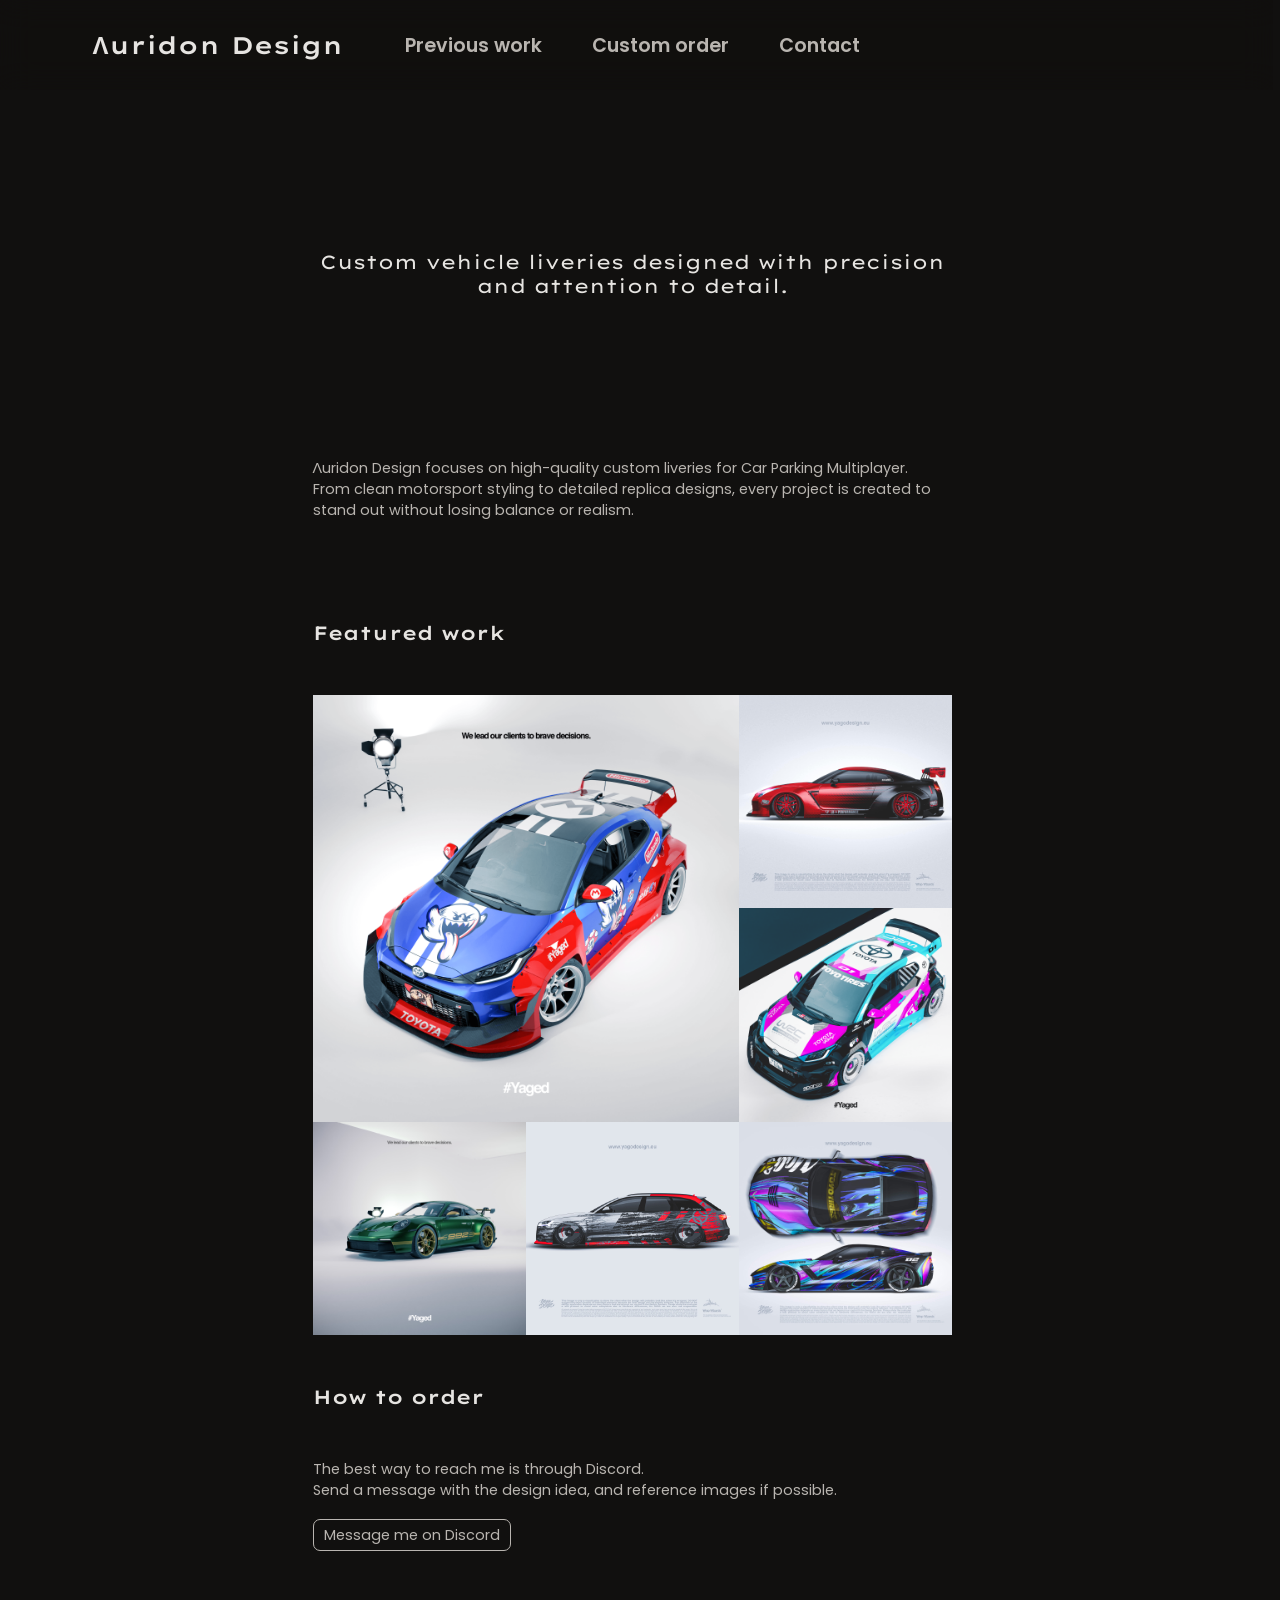
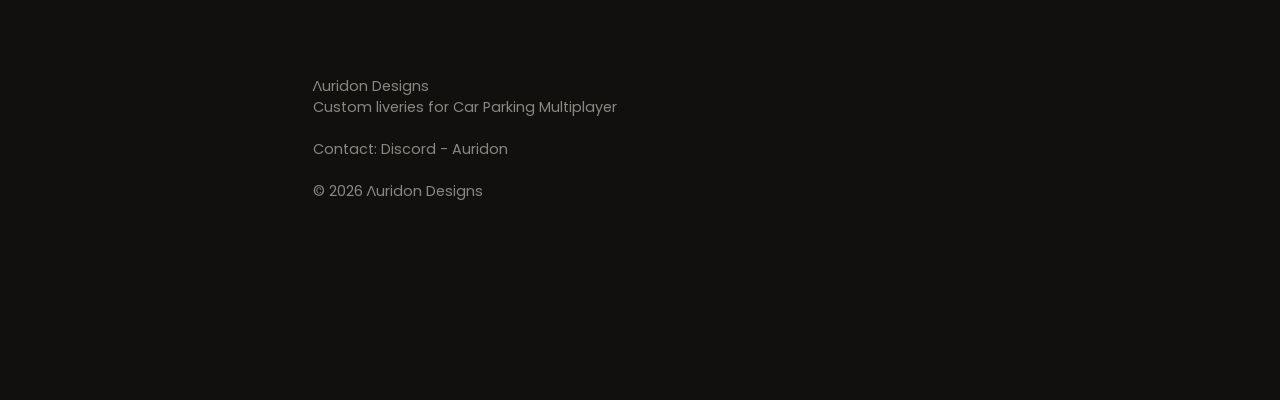
==== index.html @ 5af6f075 "Update index.html" ====
<!DOCTYPE html>
<html lang="en">
<head>
    <meta charset="UTF-8">
    <meta name="viewport" content="width=device-width, initial-scale=1.0">
    <title>Auridon Design</title>

    <link rel="stylesheet" href="css/styles.css">

    <link rel="preconnect" href="https://fonts.googleapis.com">
    <link rel="preconnect" href="https://fonts.gstatic.com" crossorigin>
    <link href="https://fonts.googleapis.com/css2?family=Poppins:wght@400;600;800&display=swap" rel="stylesheet">
    <link href="https://fonts.googleapis.com/css2?family=Lexend+Mega:wght@100..900&family=Lexend:wght@100..900&display=swap" rel="stylesheet">
</head>
<body>
    <nav>
        <a class="logo" href="/">Λuridon Design</a>
        <ul>
            <li><a href="#">Previous work</a></li>
            <li><a href="custom/">Custom order</a></li>
            <li><a href="#">Contact</a></li>
        </ul>
    </nav>

    <p class="heroSection">Custom vehicle liveries designed with precision<br>and attention to detail.</p>

    <p class="intro">Λuridon Design focuses on high-quality custom liveries for Car Parking Multiplayer.<br>
    From clean motorsport styling to detailed replica designs, every project is created to stand out without losing balance or realism.</p>

    <div class="title">Featured work</div>

    <div class="featuredWork">
        <div class="imgSqr0">
            <img class="featuredImg" src="assets/images/gr0.png" <img loading="lazy">>
        </div>
        <div class="imgSqr0">
            <img class="featuredImg" src="assets/images/gtr1.jpg" <img loading="lazy">>
        </div>
        <div class="imgSqr0">
            <img class="featuredImg" src="assets/images/gr1.png" <img loading="lazy">>
        </div>
        <div class="imgSqr0">
            <img class="featuredImg" src="assets/images/gt30.jpg" <img loading="lazy">>
        </div>
        <div class="imgSqr0">
            <img class="featuredImg" src="assets/images/a60.jpg" <img loading="lazy">>
        </div>
        <div class="imgSqr0">
            <img class="featuredImg" src="assets/images/c70.jpg" <img loading="lazy">>
        </div>
    </div>

    <div class="title">
        How to order
        <p class="textBlock">The best way to reach me is through Discord.<br>
        Send a message with the design idea, and reference images if possible.</p>
        <a class="button" href="https://discord.com/users/1476476340973732011">Message me on Discord</a>
    </div>

    <footer>
        <p class="footerTxt">Λuridon Designs<br>
        Custom liveries for Car Parking Multiplayer<br><br>
        Contact: Discord - Auridon<br><br>
        © 2026 Λuridon Designs</p>
    </footer>
    
</body>
---- css/styles.css ----
:root {
    --bg-tr: rgba(17, 16, 15, 0.3);
    --bg: #11100f;
    --txt-primary: #e6e4e1;
    --txt-secondary: #b9b5b0;
    --txt-muted: #8a8681;
    --accent: #d4c6b2;
    

    --overlay: #9449494f;

    --nav-height: 90px;
}

* {
    margin: 0;
    padding: 0;
    box-sizing: border-box;
}

html {
    scroll-behavior: smooth;
    scroll-padding-top: var(--nav-height);
    scrollbar-gutter: stable;
}

body {
    background-color: var(--bg);
    min-height: 2000px;
    display: flex;
    flex-direction: column;
    align-items: center;
}

a {
    color: black;
    text-decoration: none;
}

/*NAVBAR*/
nav {
    position: fixed;
    display: inline-block;
    z-index: 1000;
    top: 0;
    width: 100%;
    padding: 0 clamp(5vw, 100px, 10vw);
    height: var(--nav-height);
    backdrop-filter: blur(16px) saturate(150%);
    background-color: var(--bg-tr);
}

.logo {
    position: absolute;
    top: 50%;
    transform: translateY(-50%);
    font-family: 'lexend mega', sans-serif;
    font-weight: 600;
    font-size: 1.5rem;
    color: var(--txt-primary);
}

ul {
    list-style: none;
    display: flex;
    flex-direction: row;
    justify-content: center;
    align-items: center;
    height: 100%;
    gap: clamp(10px, 4vw, 50px);
}

li a {
    font-family: 'poppins', sans-serif;
    font-weight: 600;
    font-size: clamp(1rem, 2vw, 1.2rem);
    color: var(--txt-secondary);
}

.links {
    display: flex;
    flex-direction: row;
    align-items: center;
}

/*TITLE*/
.title {
    font-family: 'lexend mega', sans-serif;
    font-weight: 600;
    font-size: clamp(1.2rem, 1.5vw, 1.4rem);
    text-align: left;
    margin: 50px 0;
    width: clamp(50vw, 600px, 90vw);
    color: var(--txt-primary);
}

/*HERO*/
.heroSection {
    font-family: 'lexend mega', sans-serif;
    font-weight: 400;
    font-size: clamp(1.2rem, 1.5vw, 1.4rem);
    text-align: center;
    margin: 250px 0 110px 0;
    width: clamp(50vw, 600px, 90vw);
    color: var(--txt-primary);
}

/*INTRO*/
.intro {
    font-family: 'poppins', sans-serif;
    font-weight: 400;
    font-size: clamp(.9rem, 1vw, 1rem);
    text-align: left;
    margin: 50px 0;
    width: clamp(50vw, 600px, 90vw);
    color: var(--txt-secondary);
}

/*FEATURES WORK*/
.featuredWork {
    display: grid;
    grid-template-columns: repeat(3, 1fr);
    width: clamp(50vw, 600px, 90vw);
}

.imgSqr0 {
    width: 100%;
    aspect-ratio: 1/1;
    overflow: hidden;
}

.imgSqr0:first-child {
    grid-column: span 2;
    grid-row: span 2;
}

.featuredImg {
    width: 100%;
    height: 100%;
    object-fit: cover;
    object-position: center;
    transition: transform 0.35s ease;
}

.imgSqr0:hover .featuredImg {
    transform: scale(1.08);
}

.textBlock {
    font-family: 'poppins', sans-serif;
    font-weight: 400;
    font-size: clamp(.9rem, 1vw, 1rem);
    text-align: left;
    width: clamp(50vw, 600px, 90vw);
    color: var(--txt-secondary);
    margin: 50px 0 20px 0;
}

.button {
    font-family: 'poppins', sans-serif;
    font-weight: 400;
    font-size: clamp(.9rem, 1vw, 1rem);
    text-align: left;
    color: var(--txt-secondary);
    padding: 5px 10px;
    border-radius: 7px;
    border: 1px solid var(--txt-secondary);
    transition: .2s;
}

.button:hover {
    box-shadow: 0 0 5px 3px var(--txt-primary);
}

/*FOOTER*/
footer {
    display: flex;
    flex-direction: column;
    align-items: center;
    width: 100%;
    min-height: 30vh;
    padding: 30px 0;
}

.footerTxt {
    font-family: 'poppins', sans-serif;
    font-weight: 400;
    font-size: clamp(.9rem, 1vw, 1rem);
    text-align: left;
    width: clamp(50vw, 600px, 90vw);
    color: var(--txt-muted);
    margin: 50px 0 20px 0;
}

@media (max-width: 600px) {
    .featuredWork {
        grid-template-columns: 1fr 1fr;
    }
    .imgSqr0:last-child {
        display: none;
    }
}

@media (max-width: 1200px) {
    nav {
        --nav-height: 100px;
        display: flex;
        flex-direction: column;
        align-items: center;
        justify-content: center;
        gap: 30px;
    }
    .logo {
        position: relative;
    }
}
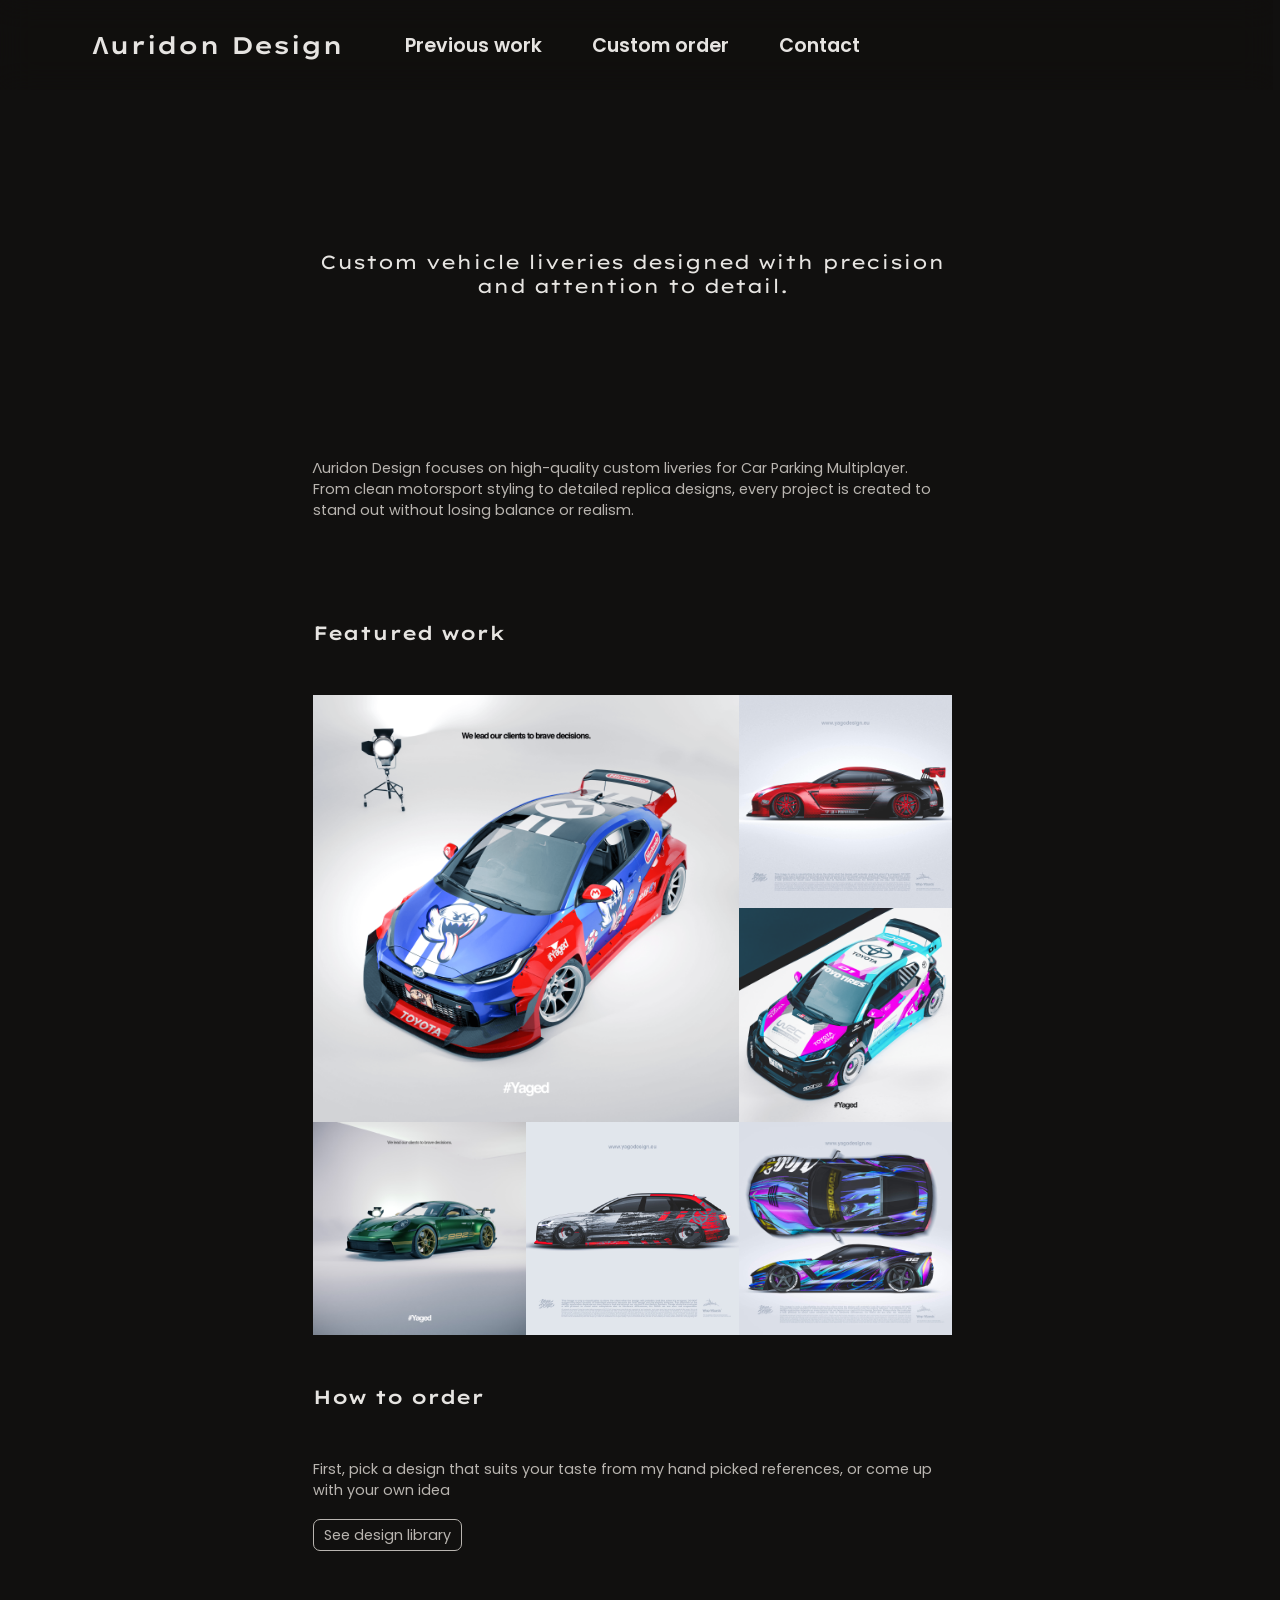
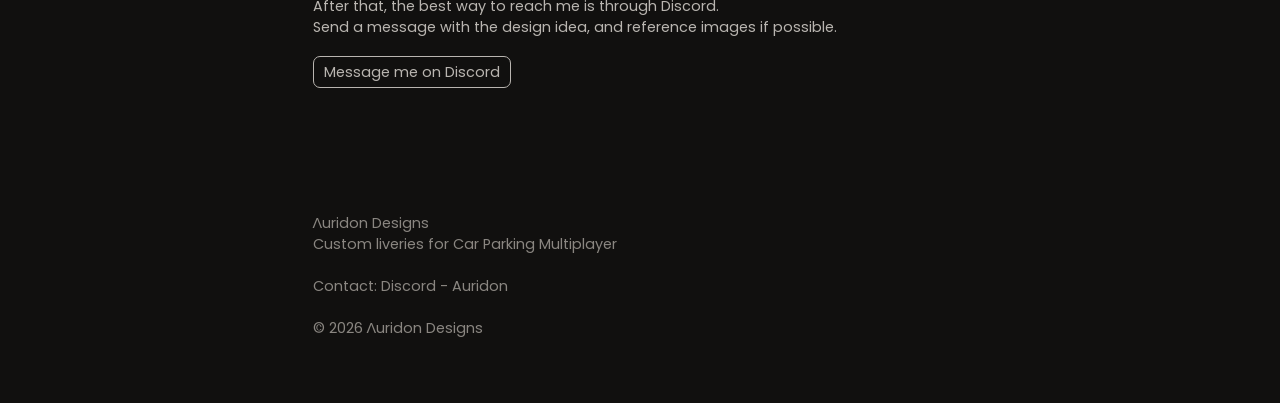
==== commit a952f0f6: "Add files via upload" ====
--- a/index.html
+++ b/index.html
@@ -29,30 +29,32 @@
 
     <div class="title">Featured work</div>
 
-    <div class="featuredWork">
+    <section class="featuredWork">
         <div class="imgSqr0">
-            <img class="featuredImg" src="assets/images/gr0.png" <img loading="lazy">>
+            <img class="featuredImg" src="assets/images/gr0.png" loading="lazy">>
         </div>
         <div class="imgSqr0">
-            <img class="featuredImg" src="assets/images/gtr1.jpg" <img loading="lazy">>
+            <img class="featuredImg" src="assets/images/gtr1.jpg" loading="lazy">>
         </div>
         <div class="imgSqr0">
-            <img class="featuredImg" src="assets/images/gr1.png" <img loading="lazy">>
+            <img class="featuredImg" src="assets/images/gr1.png" loading="lazy">>
         </div>
         <div class="imgSqr0">
-            <img class="featuredImg" src="assets/images/gt30.jpg" <img loading="lazy">>
+            <img class="featuredImg" src="assets/images/gt30.jpg" loading="lazy">>
         </div>
         <div class="imgSqr0">
-            <img class="featuredImg" src="assets/images/a60.jpg" <img loading="lazy">>
+            <img class="featuredImg" src="assets/images/a60.jpg" loading="lazy">>
         </div>
         <div class="imgSqr0">
-            <img class="featuredImg" src="assets/images/c70.jpg" <img loading="lazy">>
+            <img class="featuredImg" src="assets/images/c70.jpg" loading="lazy">>
         </div>
-    </div>
+    </section>
 
     <div class="title">
         How to order
-        <p class="textBlock">The best way to reach me is through Discord.<br>
+        <p class="textBlock">First, pick a design that suits your taste from my hand picked references, or come up with your own idea</p>
+        <a class="button" href="custom/">See design library</a>
+        <p class="textBlock">After that, the best way to reach me is through Discord.<br>
         Send a message with the design idea, and reference images if possible.</p>
         <a class="button" href="https://discord.com/users/1476476340973732011">Message me on Discord</a>
     </div>
--- a/css/styles.css
+++ b/css/styles.css
@@ -25,6 +25,7 @@
 }
 
 body {
+    padding-top: calc(var(--nav-height) + 50px);
     background-color: var(--bg);
     min-height: 2000px;
     display: flex;
@@ -74,7 +75,7 @@
     font-family: 'poppins', sans-serif;
     font-weight: 600;
     font-size: clamp(1rem, 2vw, 1.2rem);
-    color: var(--txt-secondary);
+    color: var(--txt-primary);
 }
 
 .links {
@@ -100,7 +101,7 @@
     font-weight: 400;
     font-size: clamp(1.2rem, 1.5vw, 1.4rem);
     text-align: center;
-    margin: 250px 0 110px 0;
+    margin: 110px 0;
     width: clamp(50vw, 600px, 90vw);
     color: var(--txt-primary);
 }
@@ -192,12 +193,75 @@
     margin: 50px 0 20px 0;
 }
 
+
+/*IMAGE GALLERY*/
+.imgGallery {
+    display: flex;
+    flex-direction: column;
+    align-items: center;
+    width: clamp(50vw, 600px, 90vw);
+}
+
+.item {
+    display: flex;
+    flex-direction: row;
+    align-items: flex-start;
+}
+
+.itemImg {
+    flex: 1;
+    aspect-ratio: 4 / 3;
+}
+
+.item img {
+    width: 100%;
+    height: 100%;
+    object-fit: cover;
+    object-position:center;
+    display: block;
+    overflow: hidden;
+}
+
+.itemTxt {
+    flex: 1;
+    aspect-ratio: 4 / 3;
+    background-color: #000;
+    display: flex;
+    align-items: center;
+    justify-content: left;
+}
+
+.itemTxt p {
+    margin: 0;
+}
+
+.item:nth-child(even) {
+    flex-direction: row-reverse;
+}
+
+.item:nth-child(even) .itemTxt{
+    background-color: var(--txt-primary);
+}
+
 @media (max-width: 600px) {
+    nav ul {
+        width: 100%;
+        justify-content: space-between;
+    }
     .featuredWork {
         grid-template-columns: 1fr 1fr;
     }
     .imgSqr0:last-child {
         display: none;
+    }
+    .item {
+        flex-direction: column;
+    }
+    .item:nth-child(even) {
+        flex-direction: column-reverse;
+    }
+    .itemTxt, .itemImg {
+        width: 100%;
     }
 }
 
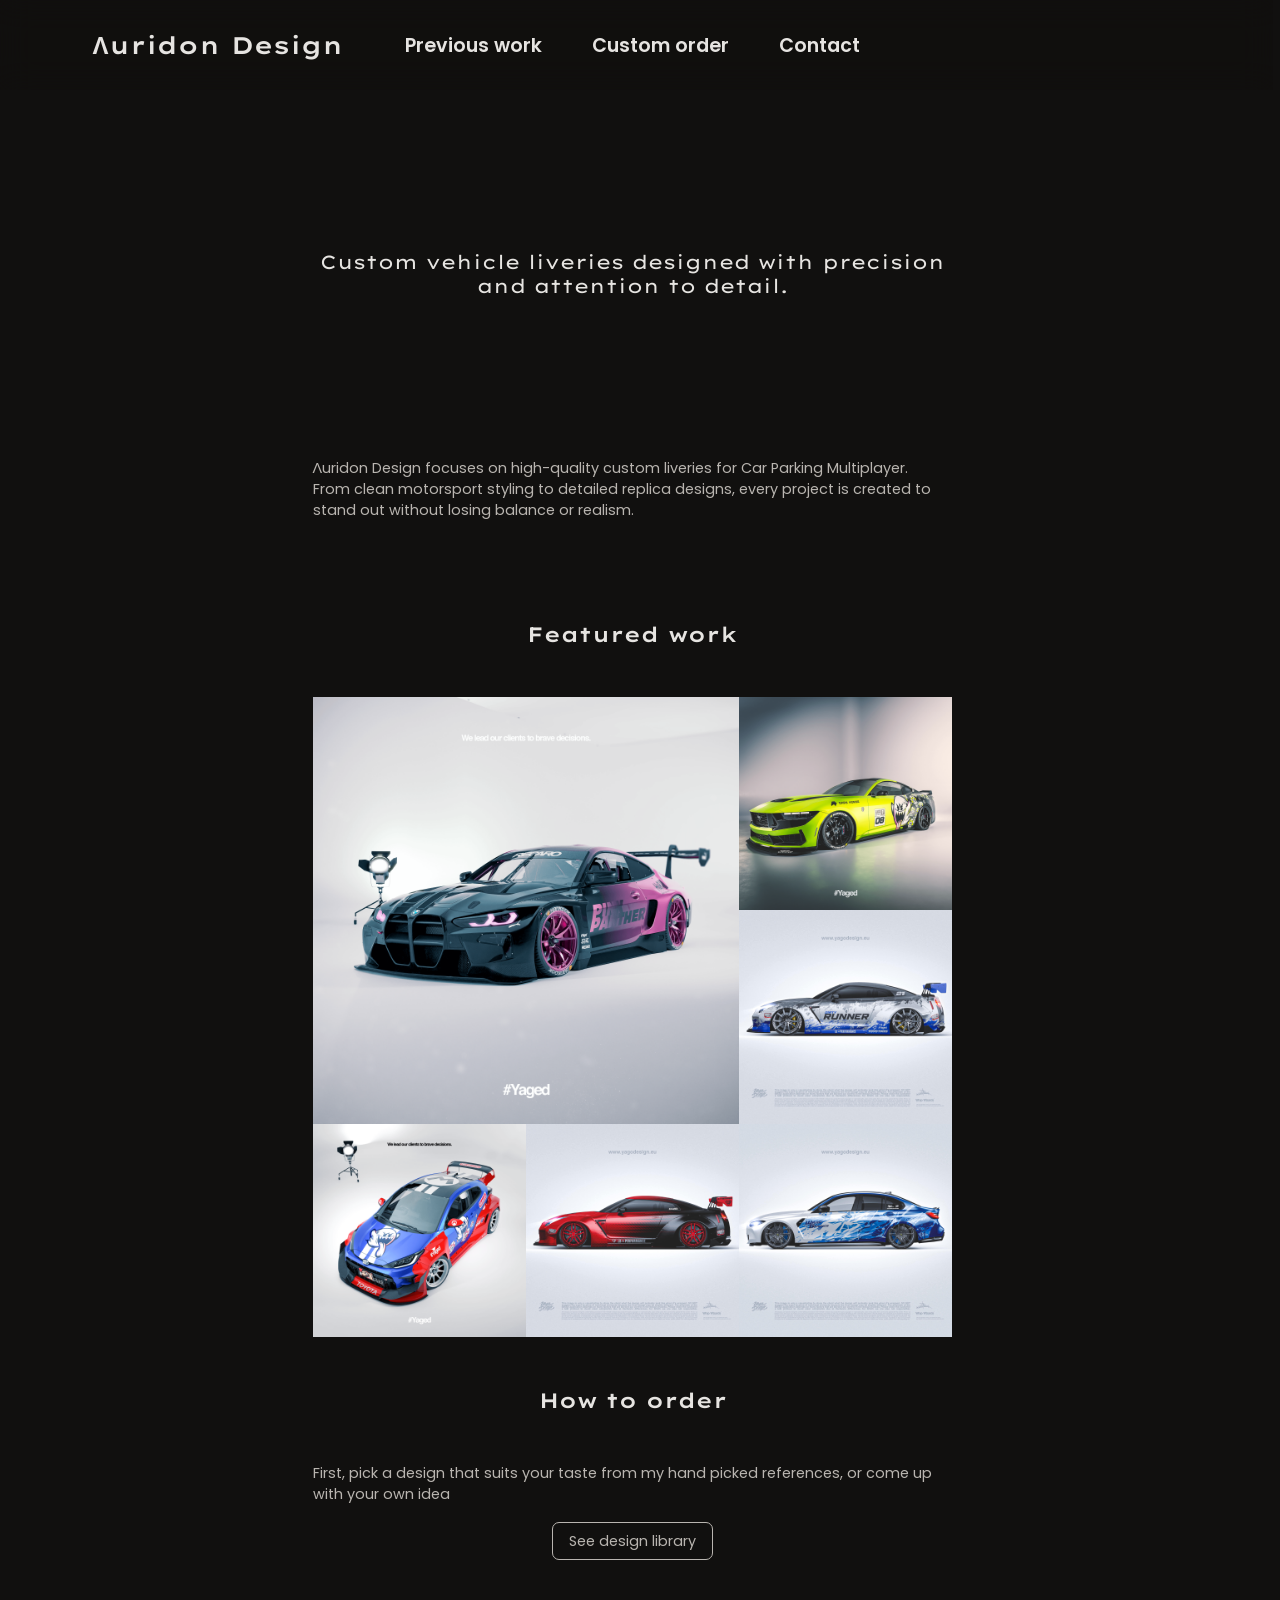
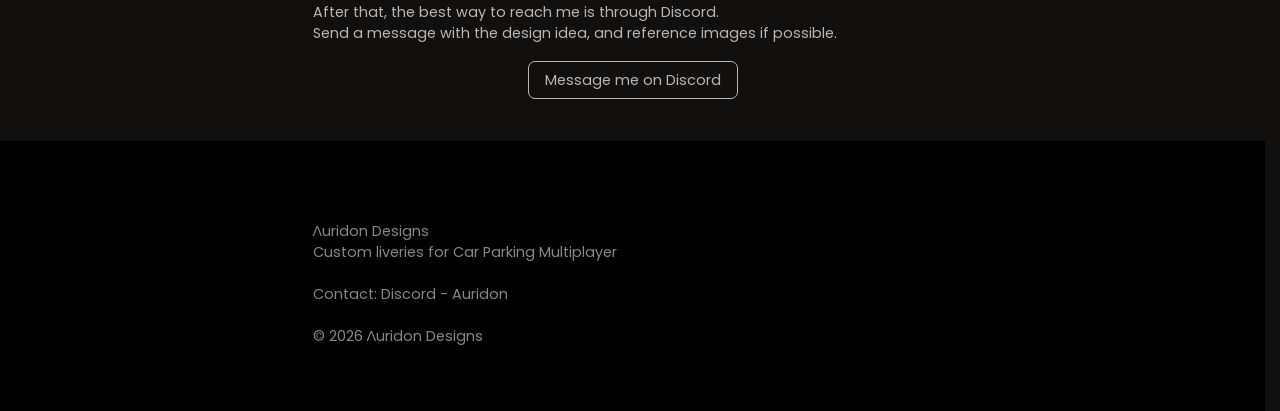
==== commit fe03229c: "Add files via upload" ====
--- a/index.html
+++ b/index.html
@@ -14,7 +14,7 @@
 </head>
 <body>
     <nav>
-        <a class="logo" href="/">Λuridon Design</a>
+        <a class="logo" href="/index.html">Λuridon Design</a>
         <ul>
             <li><a href="#">Previous work</a></li>
             <li><a href="custom/">Custom order</a></li>
@@ -30,24 +30,24 @@
     <div class="title">Featured work</div>
 
     <section class="featuredWork">
-        <div class="imgSqr0">
-            <img class="featuredImg" src="assets/images/gr0.png" loading="lazy">>
-        </div>
-        <div class="imgSqr0">
-            <img class="featuredImg" src="assets/images/gtr1.jpg" loading="lazy">>
-        </div>
-        <div class="imgSqr0">
-            <img class="featuredImg" src="assets/images/gr1.png" loading="lazy">>
-        </div>
-        <div class="imgSqr0">
-            <img class="featuredImg" src="assets/images/gt30.jpg" loading="lazy">>
-        </div>
-        <div class="imgSqr0">
-            <img class="featuredImg" src="assets/images/a60.jpg" loading="lazy">>
-        </div>
-        <div class="imgSqr0">
-            <img class="featuredImg" src="assets/images/c70.jpg" loading="lazy">>
-        </div>
+        <a class="imgSqr0" href="#">
+            <img class="featuredImg" src="assets/images/bmw-m4-gts-pink-panther.png" loading="lazy">
+        </a>
+        <a class="imgSqr0" href="#">
+            <img class="featuredImg" src="assets/images/ford-mustang-boo-super-mario-bros.png" loading="lazy">
+        </a>
+        <a class="imgSqr0" href="#">
+            <img class="featuredImg" src="assets/images/nissan-gtr-r35-dirt-runner.jpg" loading="lazy">
+        </a>
+        <a class="imgSqr0" href="#">
+            <img class="featuredImg" src="assets/images/toyota-gr-pandem-itsame.png" loading="lazy">
+        </a>
+        <a class="imgSqr0" href="#">
+            <img class="featuredImg" src="assets/images/nissan-gtr-r35-nyc-liberty-walk.jpg" loading="lazy">
+        </a>
+        <a class="imgSqr0" href="#">
+            <img class="featuredImg" src="assets/images/bmw-m3-g80-frozen.jpg" loading="lazy">
+        </a>
     </section>
 
     <div class="title">
--- a/css/styles.css
+++ b/css/styles.css
@@ -4,10 +4,11 @@
     --txt-primary: #e6e4e1;
     --txt-secondary: #b9b5b0;
     --txt-muted: #8a8681;
+    --txt-dark: #000;
     --accent: #d4c6b2;
-    
-
-    --overlay: #9449494f;
+    --overlay-dark: #000000;
+    --overlay-light: #ffffff;
+
 
     --nav-height: 90px;
 }
@@ -88,10 +89,9 @@
 .title {
     font-family: 'lexend mega', sans-serif;
     font-weight: 600;
-    font-size: clamp(1.2rem, 1.5vw, 1.4rem);
-    text-align: left;
+    font-size: clamp(1.3rem, 1.5vw, 1.5rem);
+    text-align: center;
     margin: 50px 0;
-    width: clamp(50vw, 600px, 90vw);
     color: var(--txt-primary);
 }
 
@@ -144,7 +144,7 @@
 }
 
 .imgSqr0:hover .featuredImg {
-    transform: scale(1.08);
+    transform: scale(1.05);
 }
 
 .textBlock {
@@ -163,7 +163,7 @@
     font-size: clamp(.9rem, 1vw, 1rem);
     text-align: left;
     color: var(--txt-secondary);
-    padding: 5px 10px;
+    padding: 8px 16px;
     border-radius: 7px;
     border: 1px solid var(--txt-secondary);
     transition: .2s;
@@ -181,6 +181,7 @@
     width: 100%;
     min-height: 30vh;
     padding: 30px 0;
+    background-color: var(--overlay-dark);
 }
 
 .footerTxt {
@@ -200,6 +201,7 @@
     flex-direction: column;
     align-items: center;
     width: clamp(50vw, 600px, 90vw);
+    margin-bottom: 100px;
 }
 
 .item {
@@ -225,23 +227,66 @@
 .itemTxt {
     flex: 1;
     aspect-ratio: 4 / 3;
-    background-color: #000;
-    display: flex;
-    align-items: center;
-    justify-content: left;
+    background-color: var(--overlay-dark);
+    display: flex;
+    flex-direction: column;
+    justify-content: center;
+    text-align: left;
+    gap: 20px;
+    color: var(--txt-primary);
+}
+
+.titleSmall {
+    margin-left: 15px;
+    font-family: 'lexend mega', sans-serif;
+    font-weight: 600;
+    color: inherit;
+    font-size: clamp(1rem, 6vw, 1.2rem);
 }
 
 .itemTxt p {
-    margin: 0;
+    font-weight: 400;
+    font-family: 'poppins', sans-serif;
+    font-size: .9rem;
+}
+
+.itemTxt p, .titleSmall {
+    margin-left: 15px;
+    color: inherit;
+}
+
+.callout {
+    aspect-ratio: 8 / 3;
+    background-color: var(--overlay-dark);
+    padding: 5px;
+    width: 100%;
+    display: flex;
+    flex-direction: column;
+    align-items: center;
+    justify-content: center;
+}
+
+.callout p {
+    margin-left: 15px;
+    margin-bottom: 25px;
+    color: var(--txt-primary);
+}
+
+.callout a {
+    margin: 15px;
 }
 
 .item:nth-child(even) {
     flex-direction: row-reverse;
 }
 
-.item:nth-child(even) .itemTxt{
-    background-color: var(--txt-primary);
-}
+.item:nth-child(even) .itemTxt {
+    background-color: var(--overlay-light);
+    color: var(--txt-dark);
+}
+
+
+
 
 @media (max-width: 600px) {
     nav ul {
@@ -262,6 +307,9 @@
     }
     .itemTxt, .itemImg {
         width: 100%;
+    }
+    .callout {
+    aspect-ratio: 4 / 3;
     }
 }
 
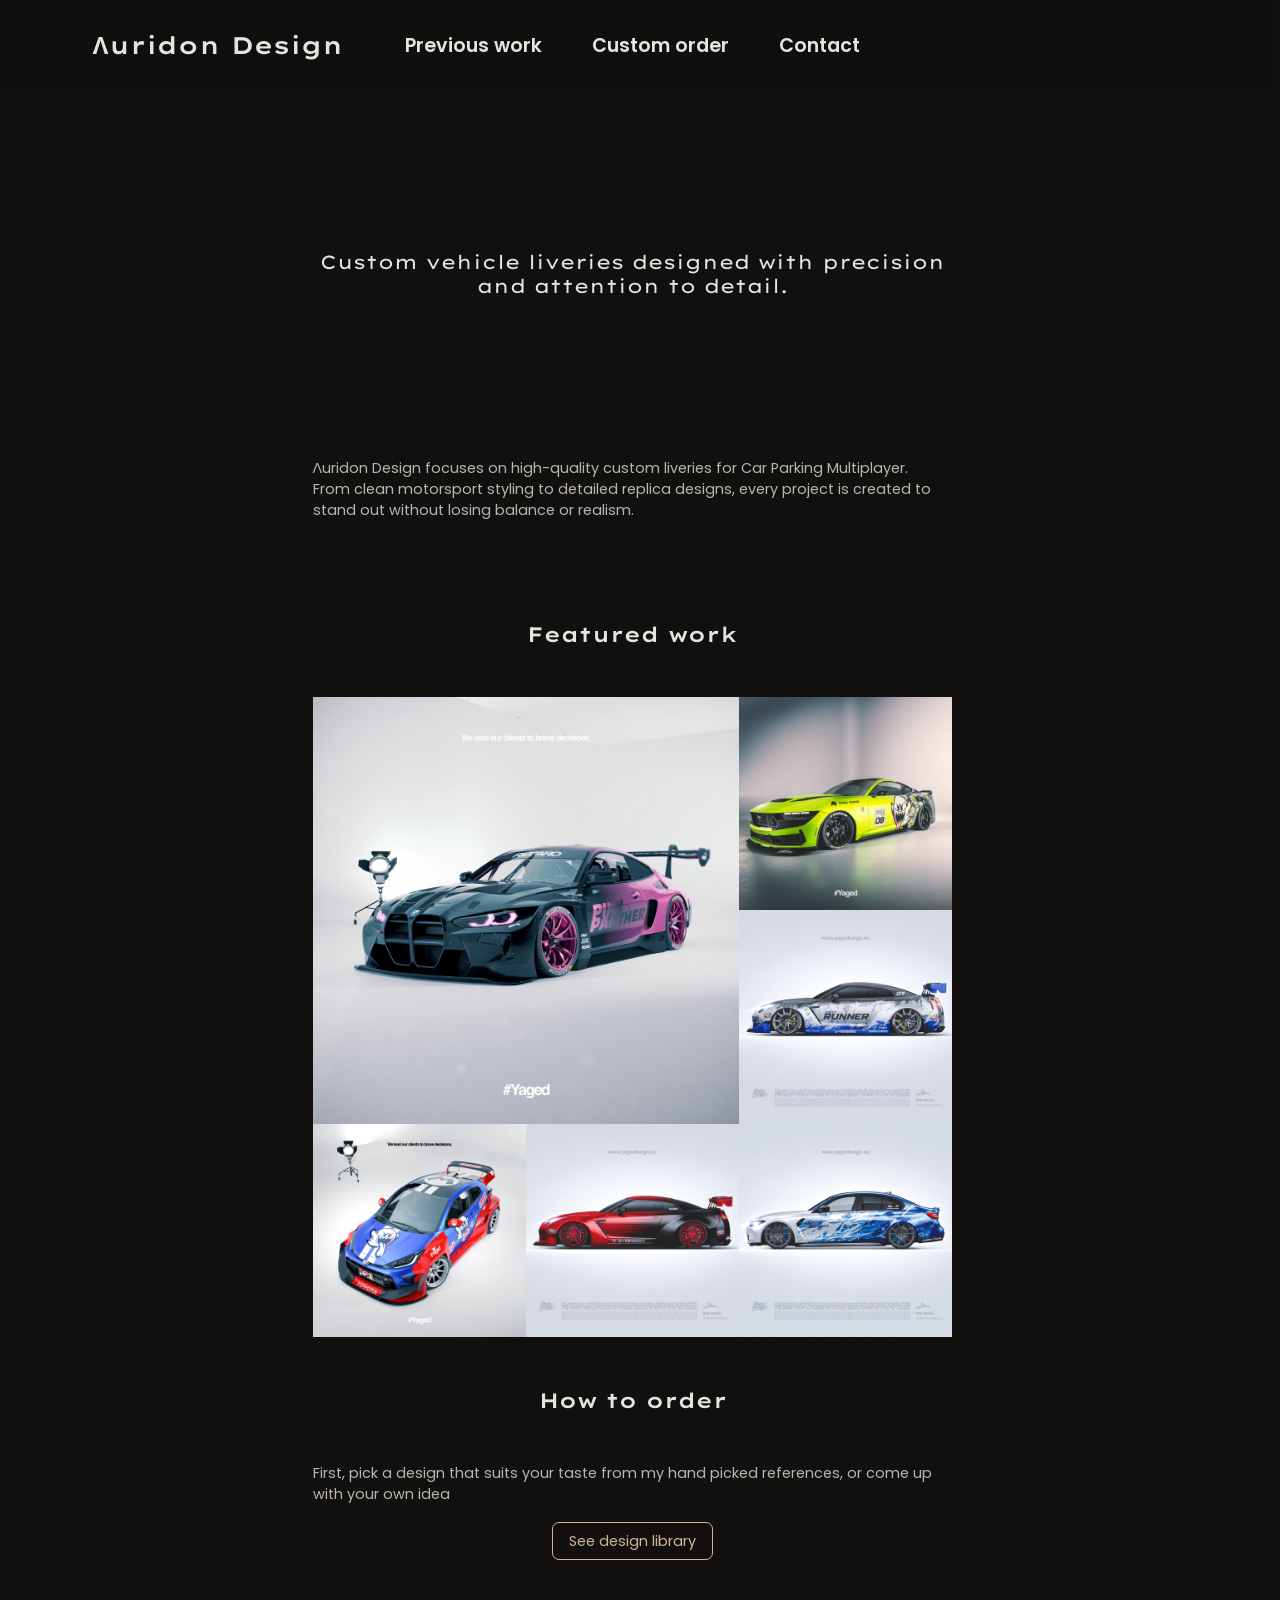
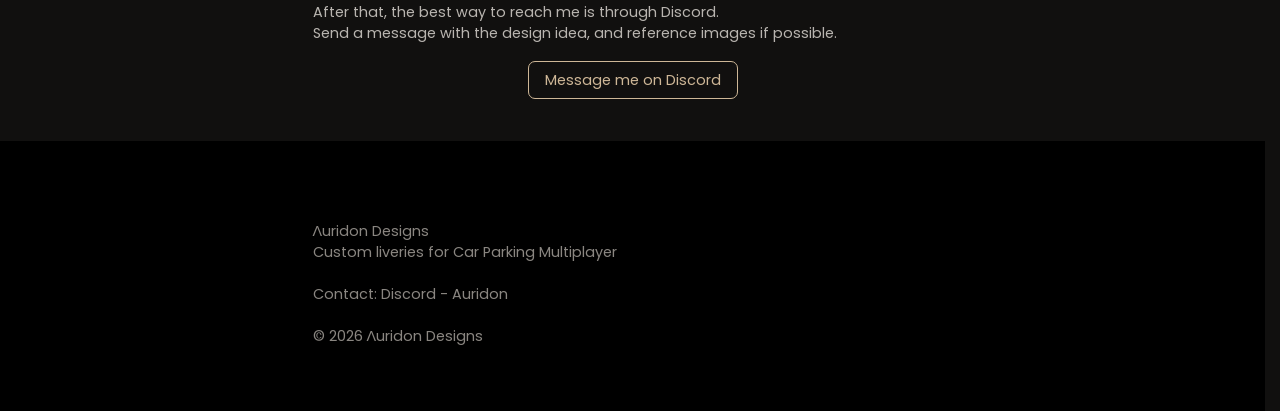
==== commit a13bc6a1: "Add files via upload" ====
--- a/index.html
+++ b/index.html
@@ -14,7 +14,7 @@
 </head>
 <body>
     <nav>
-        <a class="logo" href="/index.html">Λuridon Design</a>
+        <a class="logo" href="./">Λuridon Design</a>
         <ul>
             <li><a href="#">Previous work</a></li>
             <li><a href="custom/">Custom order</a></li>
@@ -56,7 +56,7 @@
         <a class="button" href="custom/">See design library</a>
         <p class="textBlock">After that, the best way to reach me is through Discord.<br>
         Send a message with the design idea, and reference images if possible.</p>
-        <a class="button" href="https://discord.com/users/1476476340973732011">Message me on Discord</a>
+        <a class="button" href="https://discord.com/users/1476476340973732011" target="_blank">Message me on Discord</a>
     </div>
 
     <footer>
--- a/css/styles.css
+++ b/css/styles.css
@@ -1,13 +1,14 @@
 :root {
-    --bg-tr: rgba(17, 16, 15, 0.3);
+    --bg-tr: rgba(17, 16, 15, 0.45);
     --bg: #11100f;
     --txt-primary: #e6e4e1;
     --txt-secondary: #b9b5b0;
     --txt-muted: #8a8681;
     --txt-dark: #000;
-    --accent: #d4c6b2;
+    --accent: #ceb797;
     --overlay-dark: #000000;
     --overlay-light: #ffffff;
+    --border: rgba(0, 0, 0, 0.05);
 
 
     --nav-height: 90px;
@@ -35,7 +36,7 @@
 }
 
 a {
-    color: black;
+    color: inherit;
     text-decoration: none;
 }
 
@@ -48,7 +49,7 @@
     width: 100%;
     padding: 0 clamp(5vw, 100px, 10vw);
     height: var(--nav-height);
-    backdrop-filter: blur(16px) saturate(150%);
+    backdrop-filter: blur(16px) saturate(200%);
     background-color: var(--bg-tr);
 }
 
@@ -79,6 +80,10 @@
     color: var(--txt-primary);
 }
 
+li a:hover {
+    color: var(--accent);
+}
+
 .links {
     display: flex;
     flex-direction: row;
@@ -162,15 +167,17 @@
     font-weight: 400;
     font-size: clamp(.9rem, 1vw, 1rem);
     text-align: left;
-    color: var(--txt-secondary);
+    color: var(--accent);
     padding: 8px 16px;
     border-radius: 7px;
-    border: 1px solid var(--txt-secondary);
+    border: 1px solid var(--accent);
     transition: .2s;
 }
 
 .button:hover {
-    box-shadow: 0 0 5px 3px var(--txt-primary);
+    background-color: var(--accent);
+    color: var(--bg);
+    box-shadow: 0 0 5px 3px var(--accent);
 }
 
 /*FOOTER*/
@@ -208,11 +215,14 @@
     display: flex;
     flex-direction: row;
     align-items: flex-start;
+    overflow: hidden;
 }
 
 .itemImg {
     flex: 1;
     aspect-ratio: 4 / 3;
+    overflow: hidden;
+    position: relative;
 }
 
 .item img {
@@ -247,6 +257,7 @@
 .itemTxt p {
     font-weight: 400;
     font-family: 'poppins', sans-serif;
+    font-style: italic;
     font-size: .9rem;
 }
 
@@ -264,16 +275,51 @@
     flex-direction: column;
     align-items: center;
     justify-content: center;
+    overflow: hidden;
+}
+
+.callout .title {
+    color: var(--accent);
 }
 
 .callout p {
+    font-family: 'poppins', sans-serif;
+    font-weight: 400;
     margin-left: 15px;
     margin-bottom: 25px;
-    color: var(--txt-primary);
+    color: var(--accent);
 }
 
 .callout a {
     margin: 15px;
+    color: var(--accent);
+}
+
+.badge {
+    position: absolute;
+    bottom: 0;
+    left: 0;
+    width: 100%;
+    min-height: 60px;
+    z-index: 10;
+    font-family: 'poppins', sans-serif;
+    font-size: .8rem;
+    padding: 8px 8px;
+    display: flex;
+    align-items: center;
+    justify-content: center;
+    backdrop-filter: blur(16px) saturate(200%);
+    background: var(--bg-tr);
+    color: var(--overlay-light);
+    transition: ease .3s;
+}
+
+.badge:hover {
+    font-size: .85rem;
+}
+
+.badge:active {
+    font-size: .7rem;
 }
 
 .item:nth-child(even) {
@@ -285,6 +331,23 @@
     color: var(--txt-dark);
 }
 
+.loadMoreBtn {
+    cursor: pointer;
+    margin: 40px;
+}
+
+.moreContent {
+    display: none;
+}
+
+#loadMoreToggle:checked ~ .moreContent {
+    display: flex;
+    flex-direction: column;
+}
+
+#loadMoreToggle:checked ~ .loadMoreBtn {
+    display: none;
+}
 
 
 
@@ -309,7 +372,7 @@
         width: 100%;
     }
     .callout {
-    aspect-ratio: 4 / 3;
+        aspect-ratio: 4 / 3;
     }
 }
 
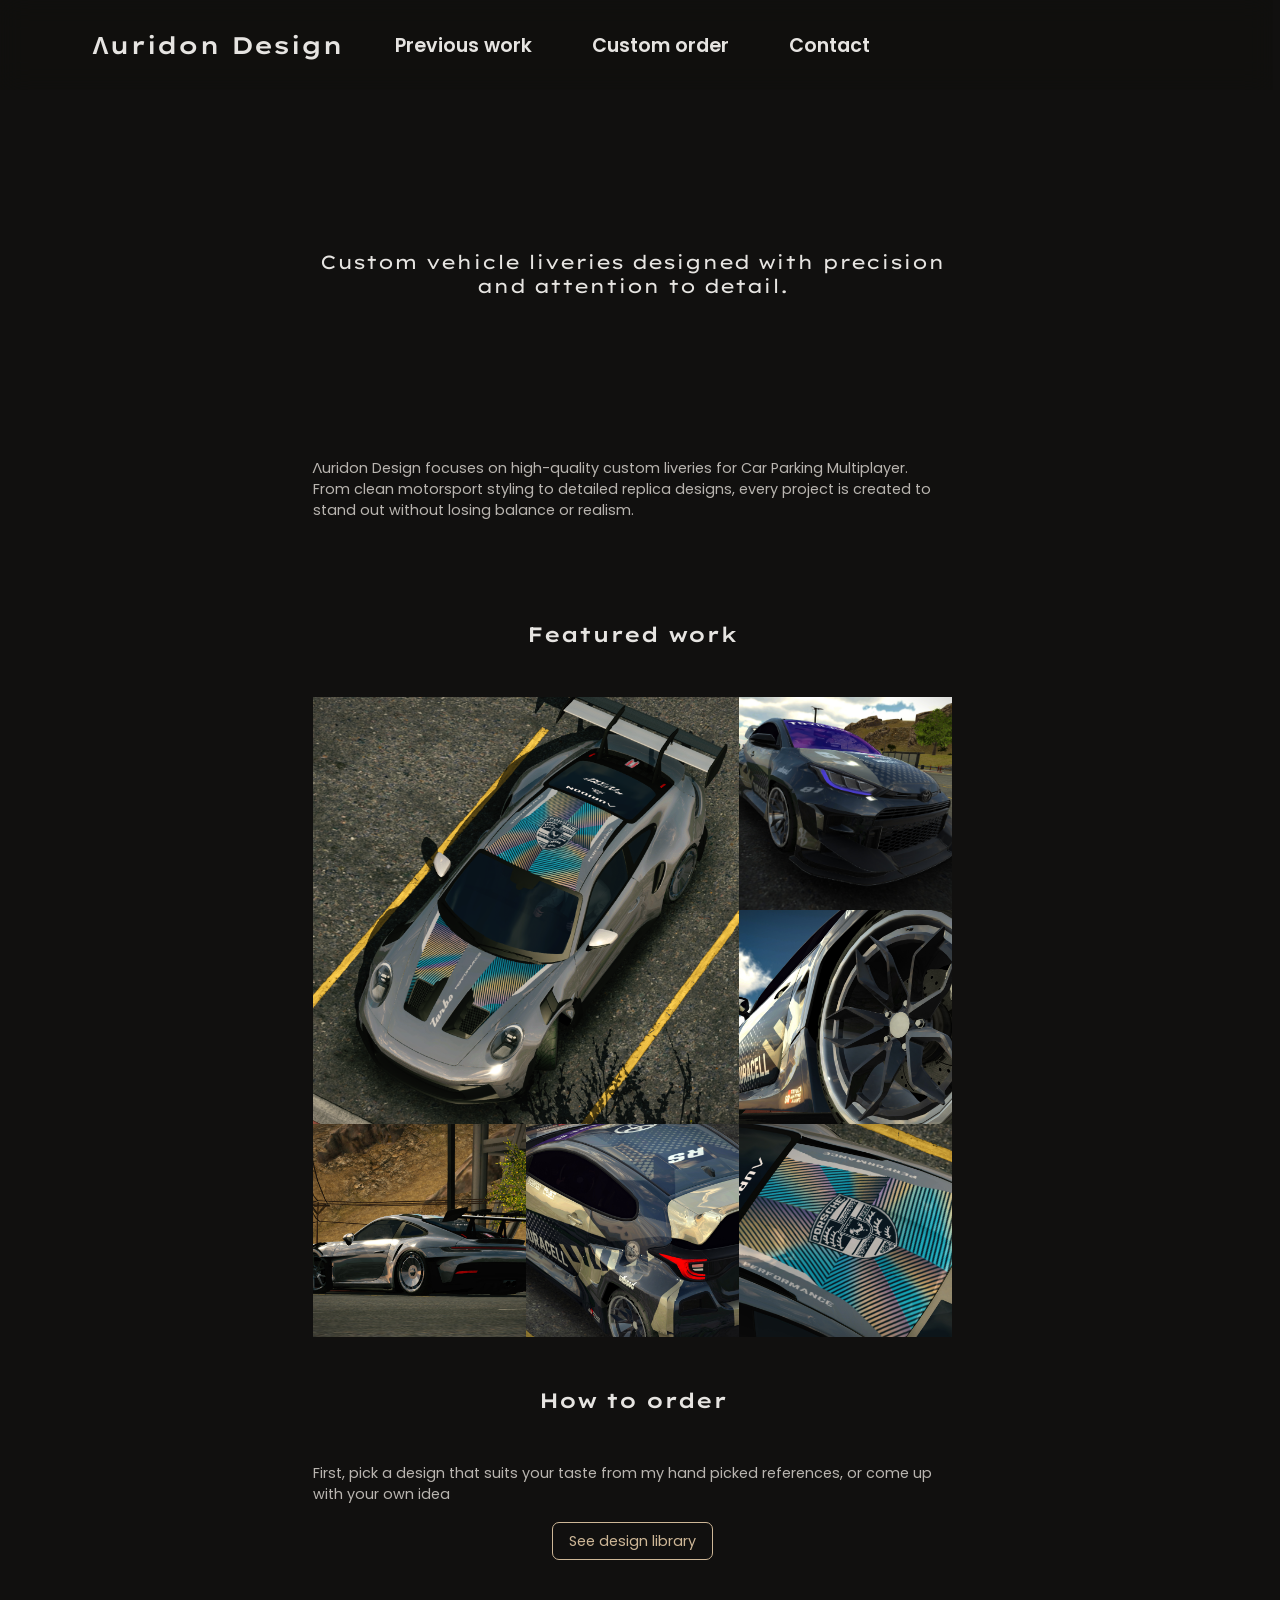
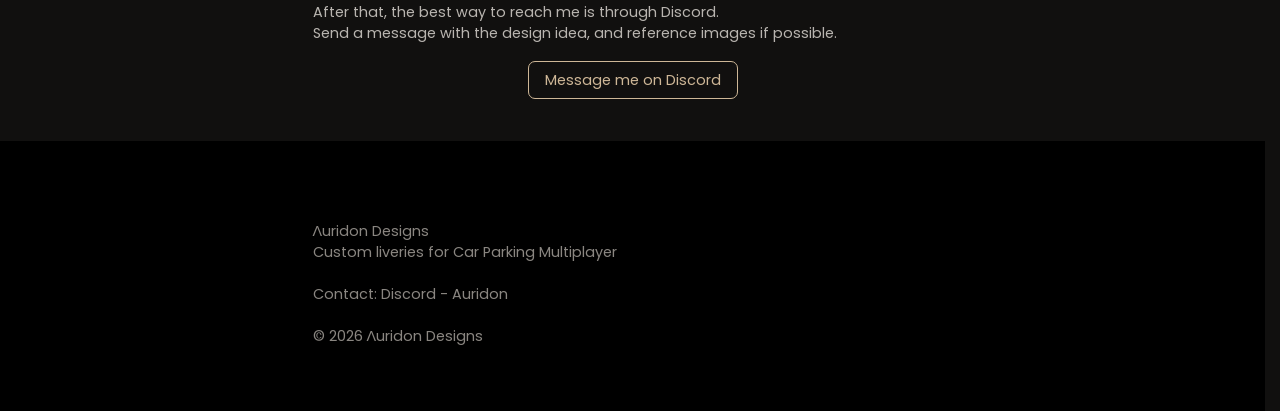
==== commit 93f0b55f: "Add files via upload" ====
--- a/index.html
+++ b/index.html
@@ -16,7 +16,7 @@
     <nav>
         <a class="logo" href="./">Λuridon Design</a>
         <ul>
-            <li><a href="#">Previous work</a></li>
+            <li><a href="previous/">Previous work</a></li>
             <li><a href="custom/">Custom order</a></li>
             <li><a href="#">Contact</a></li>
         </ul>
@@ -30,23 +30,23 @@
     <div class="title">Featured work</div>
 
     <section class="featuredWork">
-        <a class="imgSqr0" href="#">
-            <img class="featuredImg" src="assets/images/bmw-m4-gts-pink-panther.png" loading="lazy">
         </a>
-        <a class="imgSqr0" href="#">
-            <img class="featuredImg" src="assets/images/ford-mustang-boo-super-mario-bros.png" loading="lazy">
+        <a class="imgSqr0" href="./previous/index.html#gt3rsspectrum">
+            <img class="featuredImg" src="assets/images/finished/porsche-911-gt3-rs-spectrum-7.png" loading="lazy">
         </a>
-        <a class="imgSqr0" href="#">
-            <img class="featuredImg" src="assets/images/nissan-gtr-r35-dirt-runner.jpg" loading="lazy">
+        <a class="imgSqr0" href="./previous/index.html#grduracell">
+            <img class="featuredImg" src="assets/images/finished/toyota-gr-pandem-rocket-duracell-2.jpg" loading="lazy">
+        <a class="imgSqr0" href="./previous/index.html#grduracell">
+            <img class="featuredImg" src="assets/images/finished/toyota-gr-pandem-rocket-duracell-5.jpg" loading="lazy">
         </a>
-        <a class="imgSqr0" href="#">
-            <img class="featuredImg" src="assets/images/toyota-gr-pandem-itsame.png" loading="lazy">
+        <a class="imgSqr0" href="./previous/index.html#gt3rsspectrum">
+            <img class="featuredImg" src="assets/images/finished/porsche-911-gt3-rs-spectrum-6.jpg" loading="lazy">
         </a>
-        <a class="imgSqr0" href="#">
-            <img class="featuredImg" src="assets/images/nissan-gtr-r35-nyc-liberty-walk.jpg" loading="lazy">
+        <a class="imgSqr0" href="./previous/index.html#grduracell">
+            <img class="featuredImg" src="assets/images/finished/toyota-gr-pandem-rocket-duracell-4.jpg" loading="lazy">
         </a>
-        <a class="imgSqr0" href="#">
-            <img class="featuredImg" src="assets/images/bmw-m3-g80-frozen.jpg" loading="lazy">
+        <a class="imgSqr0" href="./previous/index.html#gt3rsspectrum">
+            <img class="featuredImg" src="assets/images/finished/porsche-911-gt3-rs-spectrum-1.jpg" loading="lazy">
         </a>
     </section>
 
--- a/css/styles.css
+++ b/css/styles.css
@@ -29,7 +29,6 @@
 body {
     padding-top: calc(var(--nav-height) + 50px);
     background-color: var(--bg);
-    min-height: 2000px;
     display: flex;
     flex-direction: column;
     align-items: center;
@@ -43,12 +42,13 @@
 /*NAVBAR*/
 nav {
     position: fixed;
-    display: inline-block;
+    display: flex;
+    align-items: center;
     z-index: 1000;
     top: 0;
     width: 100%;
     padding: 0 clamp(5vw, 100px, 10vw);
-    height: var(--nav-height);
+    min-height: var(--nav-height);
     backdrop-filter: blur(16px) saturate(200%);
     background-color: var(--bg-tr);
 }
@@ -64,16 +64,18 @@
 }
 
 ul {
+    width: 100%;
     list-style: none;
     display: flex;
     flex-direction: row;
     justify-content: center;
     align-items: center;
-    height: 100%;
+    top: 50%;
     gap: clamp(10px, 4vw, 50px);
 }
 
 li a {
+    padding: 10px 5px;
     font-family: 'poppins', sans-serif;
     font-weight: 600;
     font-size: clamp(1rem, 2vw, 1.2rem);
@@ -349,6 +351,45 @@
     display: none;
 }
 
+/*DESIGN GALLERY*/
+.designGallery {
+    display: flex;
+    flex-direction: column;
+    align-items: center;
+    width: clamp(50vw, 600px, 90vw);
+    margin-bottom: 100px;
+}
+
+.design .title {
+    text-align: left;
+}
+
+.design p {
+    font-family: 'poppins', sans-serif;
+    font-size: .9rem;
+    font-weight: 400;
+    color: var(--txt-secondary);
+}
+
+.designImages {
+    display: grid;
+    grid-template-columns: repeat(3, 1fr);
+}
+
+.designImages img {
+    aspect-ratio: 4 / 3;
+    width: 100%;
+    height: 100%;
+    object-fit: cover;
+    object-position:center;
+    display: block;
+    overflow: hidden;
+}
+
+.designImages img:first-child {
+    grid-column: span 2;
+    grid-row: span 2;
+}
 
 
 @media (max-width: 600px) {
@@ -383,9 +424,11 @@
         flex-direction: column;
         align-items: center;
         justify-content: center;
-        gap: 30px;
+        gap: 20px;
     }
     .logo {
         position: relative;
+        transform: none;
+        top: auto;
     }
 }
